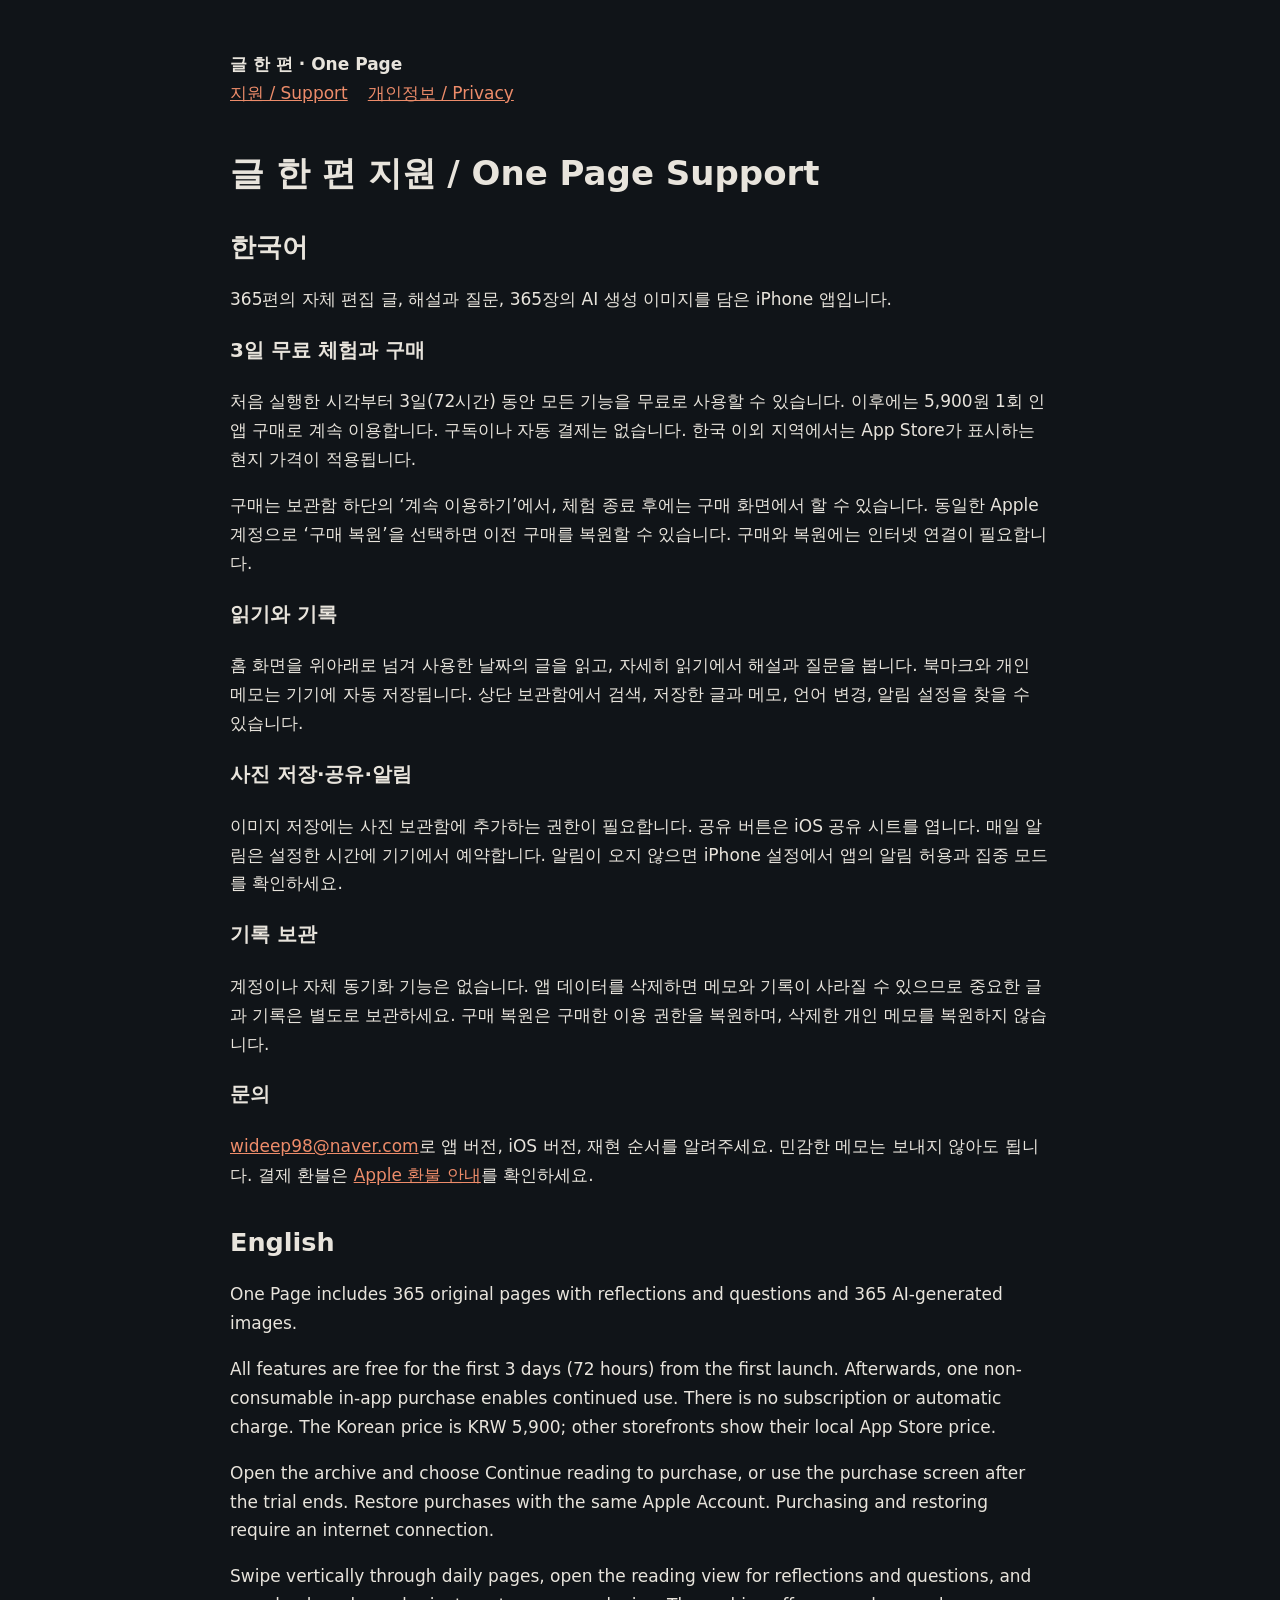
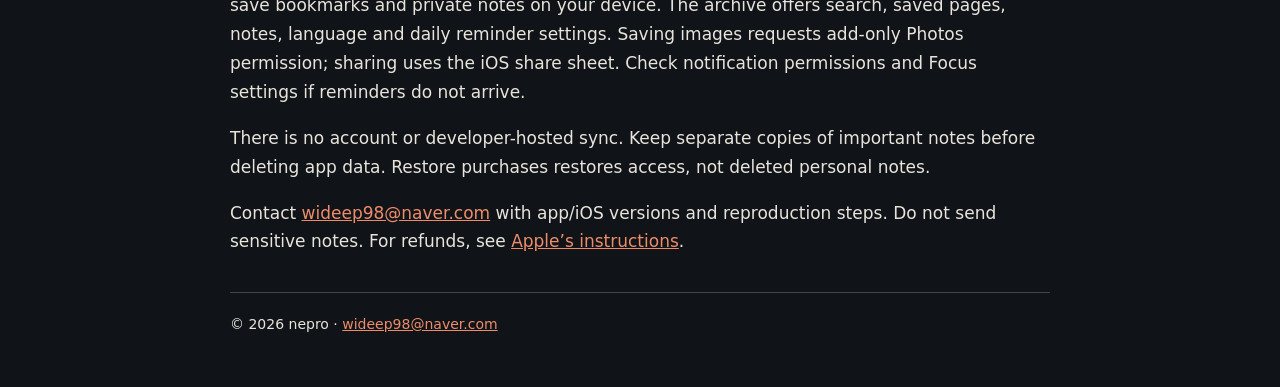
==== index.html @ 21c04bf9 "发布一页应用支持与隐私说明" ====
<!doctype html><html lang="ko"><meta charset="utf-8"><meta name="viewport" content="width=device-width,initial-scale=1"><title>글 한 편 · One Page 지원</title><link rel="stylesheet" href="style.css"><header><strong>글 한 편 · One Page</strong><nav><a href="index.html">지원 / Support</a><a href="privacy.html">개인정보 / Privacy</a></nav></header><main><h1>글 한 편 지원 / One Page Support</h1><section><h2>한국어</h2><p>365편의 자체 편집 글, 해설과 질문, 365장의 AI 생성 이미지를 담은 iPhone 앱입니다.</p><h3>3일 무료 체험과 구매</h3><p>처음 실행한 시각부터 3일(72시간) 동안 모든 기능을 무료로 사용할 수 있습니다. 이후에는 5,900원 1회 인앱 구매로 계속 이용합니다. 구독이나 자동 결제는 없습니다. 한국 이외 지역에서는 App Store가 표시하는 현지 가격이 적용됩니다.</p><p>구매는 보관함 하단의 ‘계속 이용하기’에서, 체험 종료 후에는 구매 화면에서 할 수 있습니다. 동일한 Apple 계정으로 ‘구매 복원’을 선택하면 이전 구매를 복원할 수 있습니다. 구매와 복원에는 인터넷 연결이 필요합니다.</p><h3>읽기와 기록</h3><p>홈 화면을 위아래로 넘겨 사용한 날짜의 글을 읽고, 자세히 읽기에서 해설과 질문을 봅니다. 북마크와 개인 메모는 기기에 자동 저장됩니다. 상단 보관함에서 검색, 저장한 글과 메모, 언어 변경, 알림 설정을 찾을 수 있습니다.</p><h3>사진 저장·공유·알림</h3><p>이미지 저장에는 사진 보관함에 추가하는 권한이 필요합니다. 공유 버튼은 iOS 공유 시트를 엽니다. 매일 알림은 설정한 시간에 기기에서 예약합니다. 알림이 오지 않으면 iPhone 설정에서 앱의 알림 허용과 집중 모드를 확인하세요.</p><h3>기록 보관</h3><p>계정이나 자체 동기화 기능은 없습니다. 앱 데이터를 삭제하면 메모와 기록이 사라질 수 있으므로 중요한 글과 기록은 별도로 보관하세요. 구매 복원은 구매한 이용 권한을 복원하며, 삭제한 개인 메모를 복원하지 않습니다.</p><h3>문의</h3><p><a href="mailto:wideep98@naver.com">wideep98@naver.com</a>로 앱 버전, iOS 버전, 재현 순서를 알려주세요. 민감한 메모는 보내지 않아도 됩니다. 결제 환불은 <a href="https://support.apple.com/118223">Apple 환불 안내</a>를 확인하세요.</p></section><section lang="en"><h2>English</h2><p>One Page includes 365 original pages with reflections and questions and 365 AI-generated images.</p><p>All features are free for the first 3 days (72 hours) from the first launch. Afterwards, one non-consumable in-app purchase enables continued use. There is no subscription or automatic charge. The Korean price is KRW 5,900; other storefronts show their local App Store price.</p><p>Open the archive and choose Continue reading to purchase, or use the purchase screen after the trial ends. Restore purchases with the same Apple Account. Purchasing and restoring require an internet connection.</p><p>Swipe vertically through daily pages, open the reading view for reflections and questions, and save bookmarks and private notes on your device. The archive offers search, saved pages, notes, language and daily reminder settings. Saving images requests add-only Photos permission; sharing uses the iOS share sheet. Check notification permissions and Focus settings if reminders do not arrive.</p><p>There is no account or developer-hosted sync. Keep separate copies of important notes before deleting app data. Restore purchases restores access, not deleted personal notes.</p><p>Contact <a href="mailto:wideep98@naver.com">wideep98@naver.com</a> with app/iOS versions and reproduction steps. Do not send sensitive notes. For refunds, see <a href="https://support.apple.com/118223">Apple’s instructions</a>.</p></section></main><footer>© 2026 nepro · <a href="mailto:wideep98@naver.com">wideep98@naver.com</a></footer></html>
---- style.css ----
body{font:17px/1.7 system-ui,sans-serif;color:#e8e4dc;background:#101418;max-width:820px;margin:auto;padding:30px 24px}a{color:#ed8c6a}h1,h2{line-height:1.3}header,footer{padding:20px 0}li{margin:8px 0}nav a{margin-right:20px}footer{border-top:1px solid #444;font-size:14px}section{margin:36px 0}
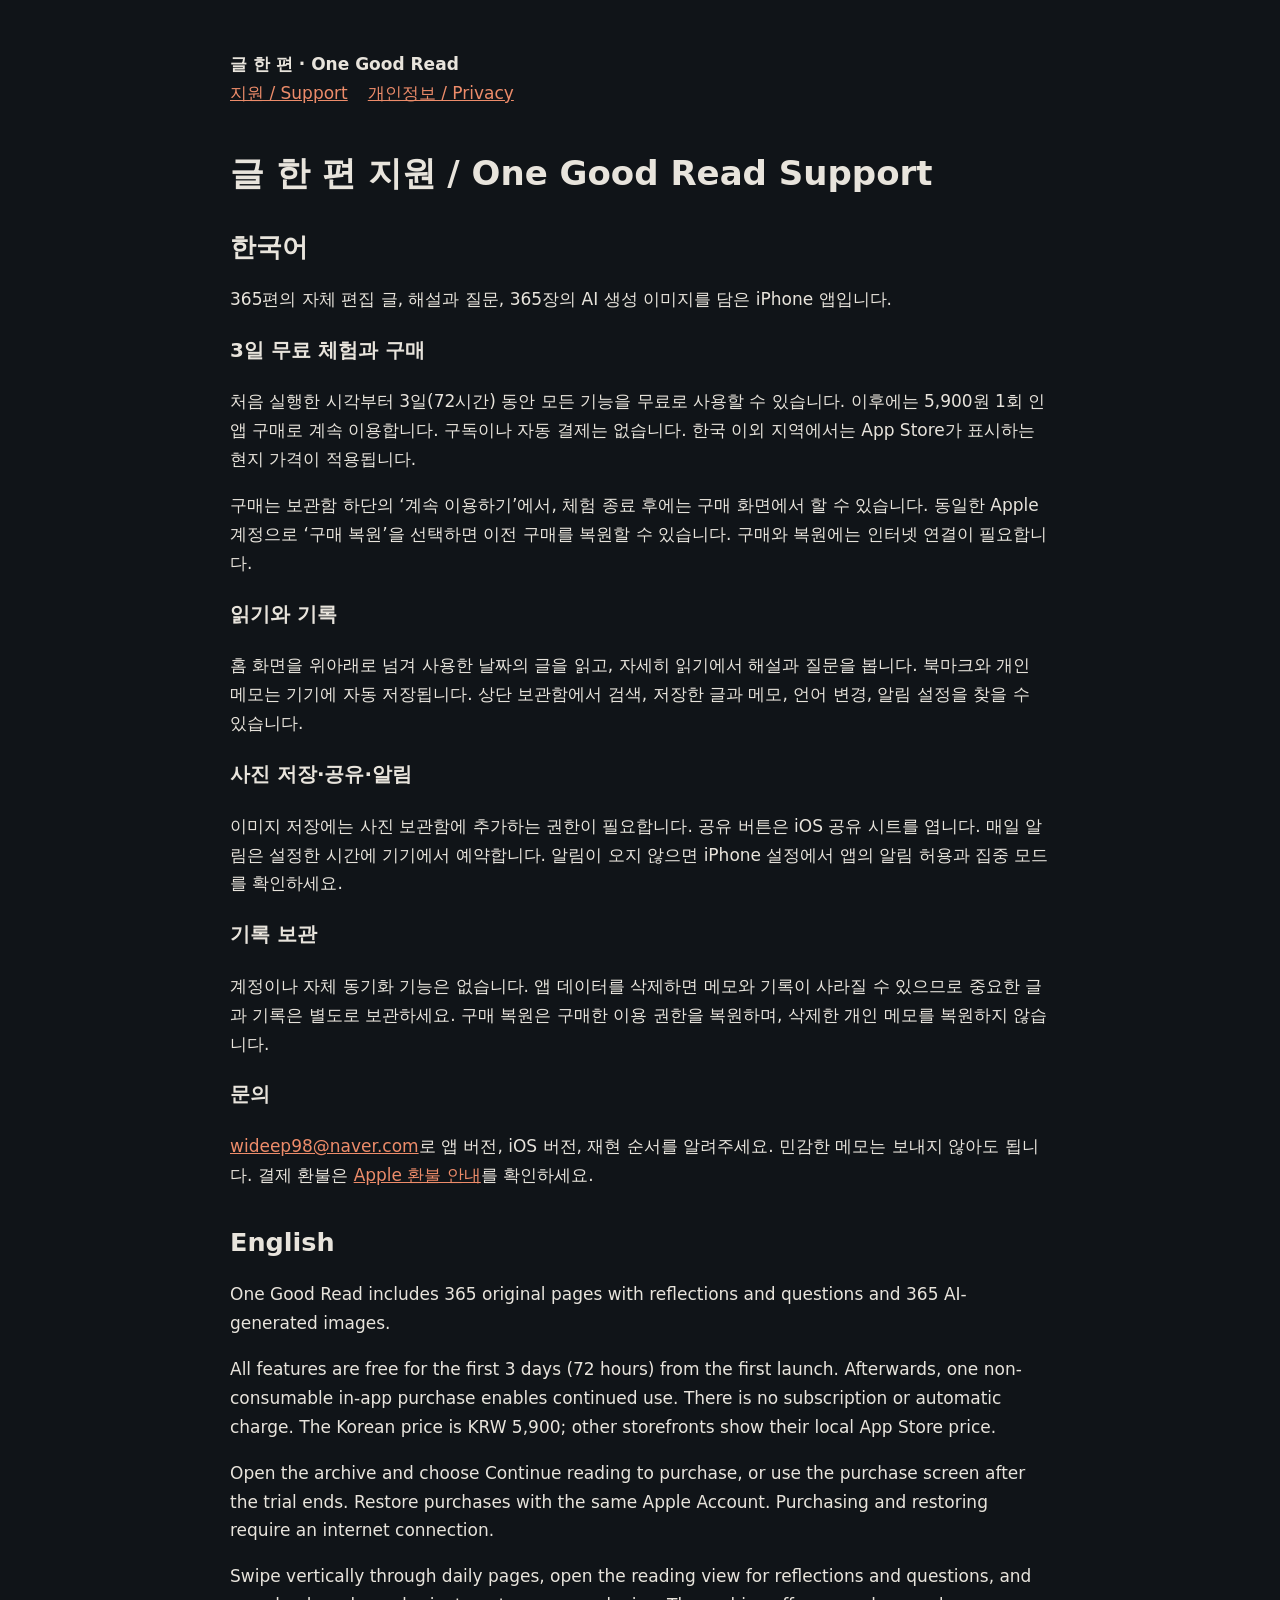
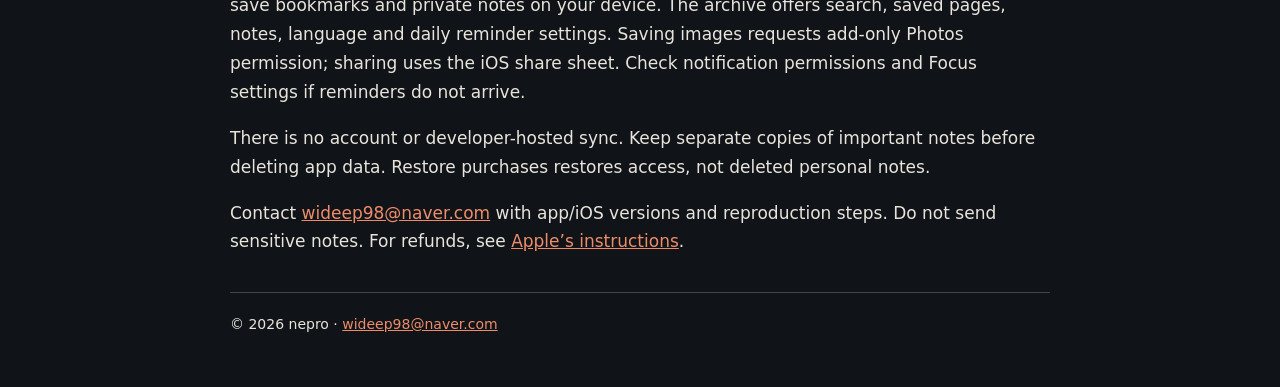
==== commit 1d801d88: "更新英文应用名称为 One Good Read" ====
--- a/index.html
+++ b/index.html
@@ -1 +1 @@
-<!doctype html><html lang="ko"><meta charset="utf-8"><meta name="viewport" content="width=device-width,initial-scale=1"><title>글 한 편 · One Page 지원</title><link rel="stylesheet" href="style.css"><header><strong>글 한 편 · One Page</strong><nav><a href="index.html">지원 / Support</a><a href="privacy.html">개인정보 / Privacy</a></nav></header><main><h1>글 한 편 지원 / One Page Support</h1><section><h2>한국어</h2><p>365편의 자체 편집 글, 해설과 질문, 365장의 AI 생성 이미지를 담은 iPhone 앱입니다.</p><h3>3일 무료 체험과 구매</h3><p>처음 실행한 시각부터 3일(72시간) 동안 모든 기능을 무료로 사용할 수 있습니다. 이후에는 5,900원 1회 인앱 구매로 계속 이용합니다. 구독이나 자동 결제는 없습니다. 한국 이외 지역에서는 App Store가 표시하는 현지 가격이 적용됩니다.</p><p>구매는 보관함 하단의 ‘계속 이용하기’에서, 체험 종료 후에는 구매 화면에서 할 수 있습니다. 동일한 Apple 계정으로 ‘구매 복원’을 선택하면 이전 구매를 복원할 수 있습니다. 구매와 복원에는 인터넷 연결이 필요합니다.</p><h3>읽기와 기록</h3><p>홈 화면을 위아래로 넘겨 사용한 날짜의 글을 읽고, 자세히 읽기에서 해설과 질문을 봅니다. 북마크와 개인 메모는 기기에 자동 저장됩니다. 상단 보관함에서 검색, 저장한 글과 메모, 언어 변경, 알림 설정을 찾을 수 있습니다.</p><h3>사진 저장·공유·알림</h3><p>이미지 저장에는 사진 보관함에 추가하는 권한이 필요합니다. 공유 버튼은 iOS 공유 시트를 엽니다. 매일 알림은 설정한 시간에 기기에서 예약합니다. 알림이 오지 않으면 iPhone 설정에서 앱의 알림 허용과 집중 모드를 확인하세요.</p><h3>기록 보관</h3><p>계정이나 자체 동기화 기능은 없습니다. 앱 데이터를 삭제하면 메모와 기록이 사라질 수 있으므로 중요한 글과 기록은 별도로 보관하세요. 구매 복원은 구매한 이용 권한을 복원하며, 삭제한 개인 메모를 복원하지 않습니다.</p><h3>문의</h3><p><a href="mailto:wideep98@naver.com">wideep98@naver.com</a>로 앱 버전, iOS 버전, 재현 순서를 알려주세요. 민감한 메모는 보내지 않아도 됩니다. 결제 환불은 <a href="https://support.apple.com/118223">Apple 환불 안내</a>를 확인하세요.</p></section><section lang="en"><h2>English</h2><p>One Page includes 365 original pages with reflections and questions and 365 AI-generated images.</p><p>All features are free for the first 3 days (72 hours) from the first launch. Afterwards, one non-consumable in-app purchase enables continued use. There is no subscription or automatic charge. The Korean price is KRW 5,900; other storefronts show their local App Store price.</p><p>Open the archive and choose Continue reading to purchase, or use the purchase screen after the trial ends. Restore purchases with the same Apple Account. Purchasing and restoring require an internet connection.</p><p>Swipe vertically through daily pages, open the reading view for reflections and questions, and save bookmarks and private notes on your device. The archive offers search, saved pages, notes, language and daily reminder settings. Saving images requests add-only Photos permission; sharing uses the iOS share sheet. Check notification permissions and Focus settings if reminders do not arrive.</p><p>There is no account or developer-hosted sync. Keep separate copies of important notes before deleting app data. Restore purchases restores access, not deleted personal notes.</p><p>Contact <a href="mailto:wideep98@naver.com">wideep98@naver.com</a> with app/iOS versions and reproduction steps. Do not send sensitive notes. For refunds, see <a href="https://support.apple.com/118223">Apple’s instructions</a>.</p></section></main><footer>© 2026 nepro · <a href="mailto:wideep98@naver.com">wideep98@naver.com</a></footer></html>+<!doctype html><html lang="ko"><meta charset="utf-8"><meta name="viewport" content="width=device-width,initial-scale=1"><title>글 한 편 · One Good Read 지원</title><link rel="stylesheet" href="style.css"><header><strong>글 한 편 · One Good Read</strong><nav><a href="index.html">지원 / Support</a><a href="privacy.html">개인정보 / Privacy</a></nav></header><main><h1>글 한 편 지원 / One Good Read Support</h1><section><h2>한국어</h2><p>365편의 자체 편집 글, 해설과 질문, 365장의 AI 생성 이미지를 담은 iPhone 앱입니다.</p><h3>3일 무료 체험과 구매</h3><p>처음 실행한 시각부터 3일(72시간) 동안 모든 기능을 무료로 사용할 수 있습니다. 이후에는 5,900원 1회 인앱 구매로 계속 이용합니다. 구독이나 자동 결제는 없습니다. 한국 이외 지역에서는 App Store가 표시하는 현지 가격이 적용됩니다.</p><p>구매는 보관함 하단의 ‘계속 이용하기’에서, 체험 종료 후에는 구매 화면에서 할 수 있습니다. 동일한 Apple 계정으로 ‘구매 복원’을 선택하면 이전 구매를 복원할 수 있습니다. 구매와 복원에는 인터넷 연결이 필요합니다.</p><h3>읽기와 기록</h3><p>홈 화면을 위아래로 넘겨 사용한 날짜의 글을 읽고, 자세히 읽기에서 해설과 질문을 봅니다. 북마크와 개인 메모는 기기에 자동 저장됩니다. 상단 보관함에서 검색, 저장한 글과 메모, 언어 변경, 알림 설정을 찾을 수 있습니다.</p><h3>사진 저장·공유·알림</h3><p>이미지 저장에는 사진 보관함에 추가하는 권한이 필요합니다. 공유 버튼은 iOS 공유 시트를 엽니다. 매일 알림은 설정한 시간에 기기에서 예약합니다. 알림이 오지 않으면 iPhone 설정에서 앱의 알림 허용과 집중 모드를 확인하세요.</p><h3>기록 보관</h3><p>계정이나 자체 동기화 기능은 없습니다. 앱 데이터를 삭제하면 메모와 기록이 사라질 수 있으므로 중요한 글과 기록은 별도로 보관하세요. 구매 복원은 구매한 이용 권한을 복원하며, 삭제한 개인 메모를 복원하지 않습니다.</p><h3>문의</h3><p><a href="mailto:wideep98@naver.com">wideep98@naver.com</a>로 앱 버전, iOS 버전, 재현 순서를 알려주세요. 민감한 메모는 보내지 않아도 됩니다. 결제 환불은 <a href="https://support.apple.com/118223">Apple 환불 안내</a>를 확인하세요.</p></section><section lang="en"><h2>English</h2><p>One Good Read includes 365 original pages with reflections and questions and 365 AI-generated images.</p><p>All features are free for the first 3 days (72 hours) from the first launch. Afterwards, one non-consumable in-app purchase enables continued use. There is no subscription or automatic charge. The Korean price is KRW 5,900; other storefronts show their local App Store price.</p><p>Open the archive and choose Continue reading to purchase, or use the purchase screen after the trial ends. Restore purchases with the same Apple Account. Purchasing and restoring require an internet connection.</p><p>Swipe vertically through daily pages, open the reading view for reflections and questions, and save bookmarks and private notes on your device. The archive offers search, saved pages, notes, language and daily reminder settings. Saving images requests add-only Photos permission; sharing uses the iOS share sheet. Check notification permissions and Focus settings if reminders do not arrive.</p><p>There is no account or developer-hosted sync. Keep separate copies of important notes before deleting app data. Restore purchases restores access, not deleted personal notes.</p><p>Contact <a href="mailto:wideep98@naver.com">wideep98@naver.com</a> with app/iOS versions and reproduction steps. Do not send sensitive notes. For refunds, see <a href="https://support.apple.com/118223">Apple’s instructions</a>.</p></section></main><footer>© 2026 nepro · <a href="mailto:wideep98@naver.com">wideep98@naver.com</a></footer></html>
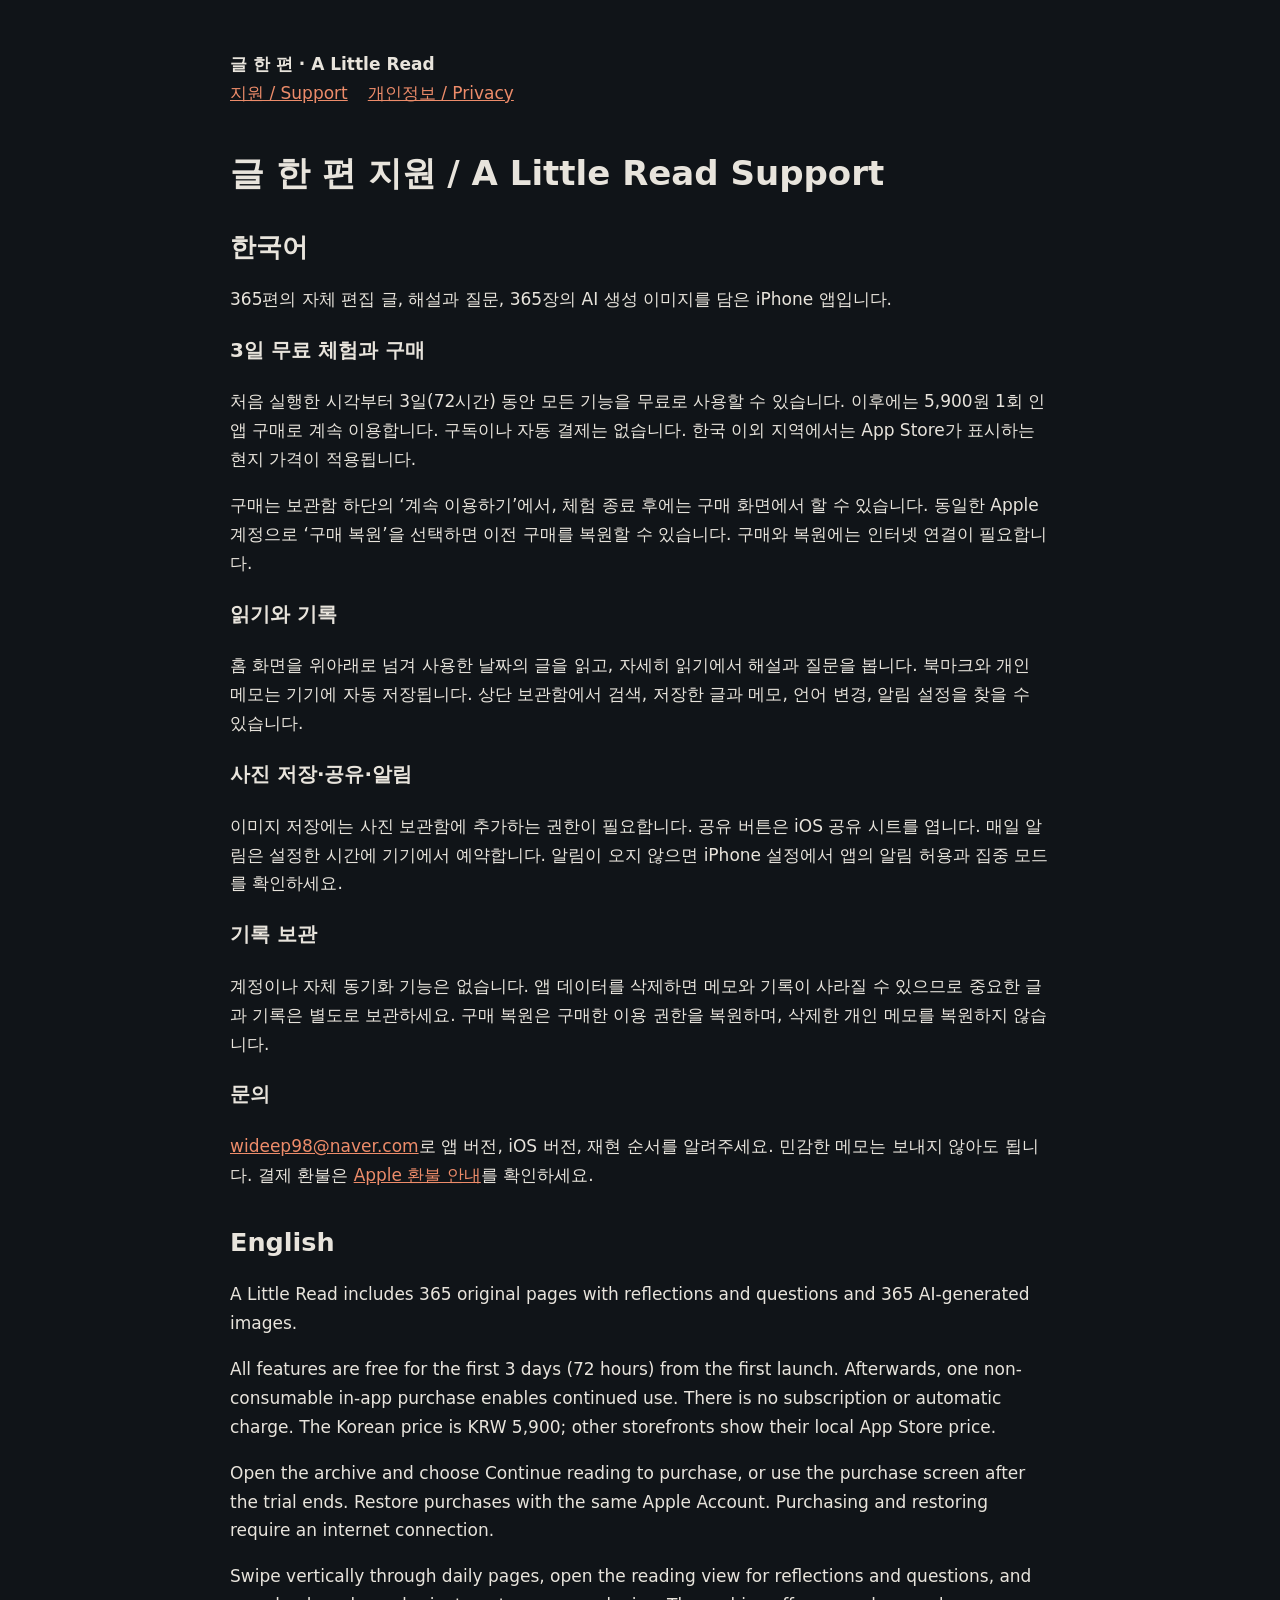
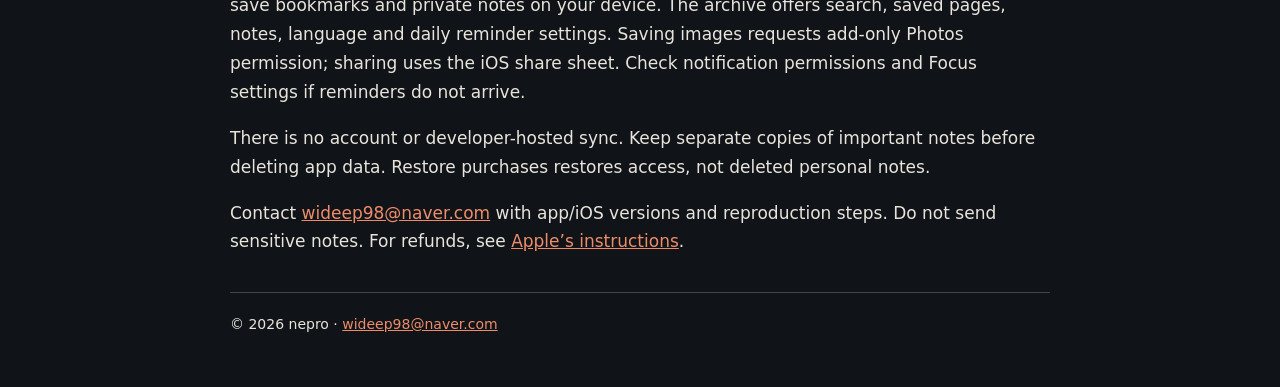
==== commit 8784375e: "将英文应用名称更新为 A Little Read" ====
--- a/index.html
+++ b/index.html
@@ -1 +1 @@
-<!doctype html><html lang="ko"><meta charset="utf-8"><meta name="viewport" content="width=device-width,initial-scale=1"><title>글 한 편 · One Good Read 지원</title><link rel="stylesheet" href="style.css"><header><strong>글 한 편 · One Good Read</strong><nav><a href="index.html">지원 / Support</a><a href="privacy.html">개인정보 / Privacy</a></nav></header><main><h1>글 한 편 지원 / One Good Read Support</h1><section><h2>한국어</h2><p>365편의 자체 편집 글, 해설과 질문, 365장의 AI 생성 이미지를 담은 iPhone 앱입니다.</p><h3>3일 무료 체험과 구매</h3><p>처음 실행한 시각부터 3일(72시간) 동안 모든 기능을 무료로 사용할 수 있습니다. 이후에는 5,900원 1회 인앱 구매로 계속 이용합니다. 구독이나 자동 결제는 없습니다. 한국 이외 지역에서는 App Store가 표시하는 현지 가격이 적용됩니다.</p><p>구매는 보관함 하단의 ‘계속 이용하기’에서, 체험 종료 후에는 구매 화면에서 할 수 있습니다. 동일한 Apple 계정으로 ‘구매 복원’을 선택하면 이전 구매를 복원할 수 있습니다. 구매와 복원에는 인터넷 연결이 필요합니다.</p><h3>읽기와 기록</h3><p>홈 화면을 위아래로 넘겨 사용한 날짜의 글을 읽고, 자세히 읽기에서 해설과 질문을 봅니다. 북마크와 개인 메모는 기기에 자동 저장됩니다. 상단 보관함에서 검색, 저장한 글과 메모, 언어 변경, 알림 설정을 찾을 수 있습니다.</p><h3>사진 저장·공유·알림</h3><p>이미지 저장에는 사진 보관함에 추가하는 권한이 필요합니다. 공유 버튼은 iOS 공유 시트를 엽니다. 매일 알림은 설정한 시간에 기기에서 예약합니다. 알림이 오지 않으면 iPhone 설정에서 앱의 알림 허용과 집중 모드를 확인하세요.</p><h3>기록 보관</h3><p>계정이나 자체 동기화 기능은 없습니다. 앱 데이터를 삭제하면 메모와 기록이 사라질 수 있으므로 중요한 글과 기록은 별도로 보관하세요. 구매 복원은 구매한 이용 권한을 복원하며, 삭제한 개인 메모를 복원하지 않습니다.</p><h3>문의</h3><p><a href="mailto:wideep98@naver.com">wideep98@naver.com</a>로 앱 버전, iOS 버전, 재현 순서를 알려주세요. 민감한 메모는 보내지 않아도 됩니다. 결제 환불은 <a href="https://support.apple.com/118223">Apple 환불 안내</a>를 확인하세요.</p></section><section lang="en"><h2>English</h2><p>One Good Read includes 365 original pages with reflections and questions and 365 AI-generated images.</p><p>All features are free for the first 3 days (72 hours) from the first launch. Afterwards, one non-consumable in-app purchase enables continued use. There is no subscription or automatic charge. The Korean price is KRW 5,900; other storefronts show their local App Store price.</p><p>Open the archive and choose Continue reading to purchase, or use the purchase screen after the trial ends. Restore purchases with the same Apple Account. Purchasing and restoring require an internet connection.</p><p>Swipe vertically through daily pages, open the reading view for reflections and questions, and save bookmarks and private notes on your device. The archive offers search, saved pages, notes, language and daily reminder settings. Saving images requests add-only Photos permission; sharing uses the iOS share sheet. Check notification permissions and Focus settings if reminders do not arrive.</p><p>There is no account or developer-hosted sync. Keep separate copies of important notes before deleting app data. Restore purchases restores access, not deleted personal notes.</p><p>Contact <a href="mailto:wideep98@naver.com">wideep98@naver.com</a> with app/iOS versions and reproduction steps. Do not send sensitive notes. For refunds, see <a href="https://support.apple.com/118223">Apple’s instructions</a>.</p></section></main><footer>© 2026 nepro · <a href="mailto:wideep98@naver.com">wideep98@naver.com</a></footer></html>+<!doctype html><html lang="ko"><meta charset="utf-8"><meta name="viewport" content="width=device-width,initial-scale=1"><title>글 한 편 · A Little Read 지원</title><link rel="stylesheet" href="style.css"><header><strong>글 한 편 · A Little Read</strong><nav><a href="index.html">지원 / Support</a><a href="privacy.html">개인정보 / Privacy</a></nav></header><main><h1>글 한 편 지원 / A Little Read Support</h1><section><h2>한국어</h2><p>365편의 자체 편집 글, 해설과 질문, 365장의 AI 생성 이미지를 담은 iPhone 앱입니다.</p><h3>3일 무료 체험과 구매</h3><p>처음 실행한 시각부터 3일(72시간) 동안 모든 기능을 무료로 사용할 수 있습니다. 이후에는 5,900원 1회 인앱 구매로 계속 이용합니다. 구독이나 자동 결제는 없습니다. 한국 이외 지역에서는 App Store가 표시하는 현지 가격이 적용됩니다.</p><p>구매는 보관함 하단의 ‘계속 이용하기’에서, 체험 종료 후에는 구매 화면에서 할 수 있습니다. 동일한 Apple 계정으로 ‘구매 복원’을 선택하면 이전 구매를 복원할 수 있습니다. 구매와 복원에는 인터넷 연결이 필요합니다.</p><h3>읽기와 기록</h3><p>홈 화면을 위아래로 넘겨 사용한 날짜의 글을 읽고, 자세히 읽기에서 해설과 질문을 봅니다. 북마크와 개인 메모는 기기에 자동 저장됩니다. 상단 보관함에서 검색, 저장한 글과 메모, 언어 변경, 알림 설정을 찾을 수 있습니다.</p><h3>사진 저장·공유·알림</h3><p>이미지 저장에는 사진 보관함에 추가하는 권한이 필요합니다. 공유 버튼은 iOS 공유 시트를 엽니다. 매일 알림은 설정한 시간에 기기에서 예약합니다. 알림이 오지 않으면 iPhone 설정에서 앱의 알림 허용과 집중 모드를 확인하세요.</p><h3>기록 보관</h3><p>계정이나 자체 동기화 기능은 없습니다. 앱 데이터를 삭제하면 메모와 기록이 사라질 수 있으므로 중요한 글과 기록은 별도로 보관하세요. 구매 복원은 구매한 이용 권한을 복원하며, 삭제한 개인 메모를 복원하지 않습니다.</p><h3>문의</h3><p><a href="mailto:wideep98@naver.com">wideep98@naver.com</a>로 앱 버전, iOS 버전, 재현 순서를 알려주세요. 민감한 메모는 보내지 않아도 됩니다. 결제 환불은 <a href="https://support.apple.com/118223">Apple 환불 안내</a>를 확인하세요.</p></section><section lang="en"><h2>English</h2><p>A Little Read includes 365 original pages with reflections and questions and 365 AI-generated images.</p><p>All features are free for the first 3 days (72 hours) from the first launch. Afterwards, one non-consumable in-app purchase enables continued use. There is no subscription or automatic charge. The Korean price is KRW 5,900; other storefronts show their local App Store price.</p><p>Open the archive and choose Continue reading to purchase, or use the purchase screen after the trial ends. Restore purchases with the same Apple Account. Purchasing and restoring require an internet connection.</p><p>Swipe vertically through daily pages, open the reading view for reflections and questions, and save bookmarks and private notes on your device. The archive offers search, saved pages, notes, language and daily reminder settings. Saving images requests add-only Photos permission; sharing uses the iOS share sheet. Check notification permissions and Focus settings if reminders do not arrive.</p><p>There is no account or developer-hosted sync. Keep separate copies of important notes before deleting app data. Restore purchases restores access, not deleted personal notes.</p><p>Contact <a href="mailto:wideep98@naver.com">wideep98@naver.com</a> with app/iOS versions and reproduction steps. Do not send sensitive notes. For refunds, see <a href="https://support.apple.com/118223">Apple’s instructions</a>.</p></section></main><footer>© 2026 nepro · <a href="mailto:wideep98@naver.com">wideep98@naver.com</a></footer></html>
